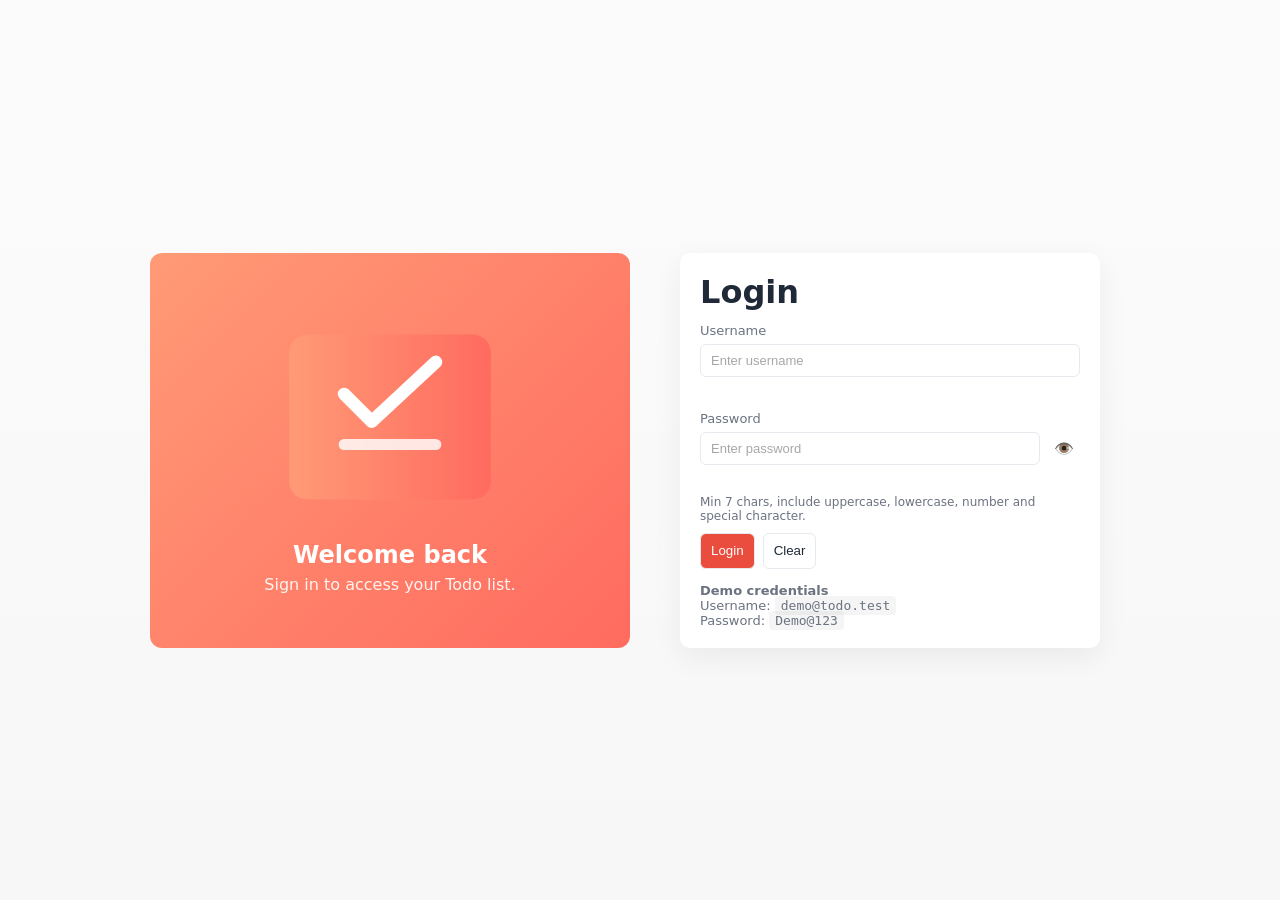
==== index.html @ bdc92ff3 "New change push" ====
<!doctype html>
<html lang="en">
<head>
  <meta charset="utf-8" />
  <meta name="viewport" content="width=device-width,initial-scale=1" />
  <title>Todo App</title>
  <link rel="stylesheet" href="style.css" />
</head>
<body>
  <div class="app">
    <header class="app-header">
      <h1>Todo List</h1>
      <div class="header-controls">
        <label class="theme-toggle" title="Toggle dark / light">
          <input id="themeToggle" type="checkbox" />
          <span class="slider"></span>
        </label>
        <div class="tabs">
          <button id="tabActive" class="tab active">Active</button>
          <button id="tabArchive" class="tab">Archive</button>
        </div>
        <button id="logoutBtn" class="btn" title="Logout">Logout</button>
      </div>
    </header>

    <main class="main">
      <aside class="sidebar">
        <form id="taskForm" class="task-form">
          <h2 id="formTitle">New Task</h2>
          <div class="field">
            <label>Title <span class="req">*</span></label>
            <input id="title" type="text" maxlength="100" required />
            <div class="error" id="errTitle"></div>
          </div>

          <div class="field">
            <label>Description</label>
            <textarea id="description" maxlength="1000" rows="3"></textarea>
            <div class="error" id="errDesc"></div>
          </div>

          <div class="field">
            <label>Due Date <span class="req">*</span></label>
            <input id="dueDate" type="datetime-local" required />
            <div class="error" id="errDue"></div>
          </div>

          <div class="field">
            <label>Status</label>
            <select id="status">
              <option value="TODO">TODO</option>
              <option value="In Progress">In Progress</option>
              <option value="Completed">Completed</option>
            </select>
          </div>

          <div class="form-actions">
            <button id="saveBtn" type="submit" class="btn primary">Add Task</button>
            <button id="resetBtn" type="button" class="btn">Reset</button>
          </div>
        </form>

        <div class="filters">
          <h3>Filters</h3>
          <div class="field">
            <label>Status</label>
            <select id="filterStatus">
              <option value="ALL">All</option>
              <option value="TODO">TODO</option>
              <option value="In Progress">In Progress</option>
              <option value="Completed">Completed</option>
            </select>
          </div>
          <div class="field">
            <label>Filter Date</label>
            <input id="filterDate" type="date" />
          </div>
          <!-- Group-by-date removed per design update -->
          <div class="field export">
            <label>Export</label>
            <select id="exportFormat">
              <option value="json">JSON</option>
              <option value="csv">CSV</option>
            </select>
            <button id="exportBtn" class="btn">Download</button>
          </div>
        </div>
      </aside>

      <section class="content">
        <div id="listContainer" class="list-container"></div>
        <div id="emptyState" class="empty">No tasks yet — add one from the left.</div>
      </section>
    </main>

    <footer class="app-footer">Built with HTML, CSS &amp; Vanilla JS • LocalStorage</footer>
  </div>

  <!-- Edit Panel (separate from creation form) -->
  <aside id="editPanel" class="edit-panel hidden" aria-hidden="true">
    <form id="editForm" class="task-form edit-form">
      <h2>Edit Task</h2>
      <div class="field">
        <label>Title <span class="req">*</span></label>
        <input id="editTitle" type="text" maxlength="100" required />
        <div class="error" id="errEditTitle"></div>
      </div>

      <div class="field">
        <label>Description</label>
        <textarea id="editDescription" maxlength="1000" rows="3"></textarea>
        <div class="error" id="errEditDesc"></div>
      </div>

      <div class="field">
        <label>Due Date <span class="req">*</span></label>
        <input id="editDueDate" type="datetime-local" required />
        <div class="error" id="errEditDue"></div>
      </div>

      <div class="field">
        <label>Created Date</label>
        <input id="editCreatedAt" type="datetime-local" />
      </div>

      <div class="field">
        <label>Status</label>
        <select id="editStatus">
          <option value="TODO">TODO</option>
          <option value="In Progress">In Progress</option>
          <option value="Completed">Completed</option>
        </select>
      </div>/

      <div class="form-actions">
        <button id="editSaveBtn" type="submit" class="btn primary">Save</button>
        <button id="editDiscardBtn" type="button" class="btn">Discard</button>
      </div>
    </form>
  </aside>
  <script src="script.js"></script>
  <div id="toastContainer" class="toast-container" aria-live="polite"></div>
</body>
</html>
---- style.css ----
:root{
  --bg: #f7f7f8;
  --card: #ffffff;
  --text: #1f2937;
  --muted: #6b7280;
  --accent: #ea4c3d; /* Todoist red */
  --danger: #dc2626;
  --success: #16a34a;
  --input-border: #e6e9ee;
  --input-bg: rgba(255,255,255,0.96);
}

[data-theme="dark"]{
  --bg: #07121a;
  --card: #071826;
  --text: #e6eef8;
  --muted: #9aa6b2;
  --accent: #ff6b5f;
  --input-border: #123041;
  --input-bg: rgba(255,255,255,0.02);
}

*{box-sizing:border-box}
body{margin:0;font-family:Inter,ui-sans-serif,system-ui,Segoe UI,Roboto,'Helvetica Neue',Arial;background:var(--bg);color:var(--text);-webkit-font-smoothing:antialiased}
.app{max-width:1180px;margin:18px auto;display:flex;flex-direction:column;min-height:84vh;border-radius:8px;background:transparent}
.app-header{display:flex;justify-content:space-between;align-items:center;padding:12px 20px;border-bottom:1px solid var(--input-border);background:transparent}
.header-controls{display:flex;align-items:center;gap:12px}
.tabs .tab{background:transparent;border:0;padding:8px 12px;border-radius:8px;color:var(--muted);cursor:pointer;font-weight:600;font-size:13px}
.tabs .tab.active{background:rgba(234,76,61,0.06);color:var(--accent)}

.main{display:grid;grid-template-columns:260px 1fr;gap:18px;padding:10px 20px 24px}
.sidebar{background:transparent;padding-right:6px}
.content{background:transparent}

.task-form{background:var(--card);padding:14px;border-radius:8px;box-shadow:0 6px 18px rgba(2,6,23,0.04)}
.task-form h2{margin:0 0 10px;font-size:15px}
.field{margin-bottom:10px}
.field label{display:block;font-size:13px;color:var(--muted);margin-bottom:6px}
.field input,.field textarea,.field select{width:100%;padding:8px 10px;border-radius:6px;border:1px solid var(--input-border);background:var(--input-bg);color:var(--text);font-size:13px}
.field textarea{resize:vertical}
.form-actions{display:flex;gap:8px}
.btn{padding:8px 10px;border-radius:6px;border:1px solid var(--input-border);background:var(--input-bg);color:var(--text);cursor:pointer}
.btn.primary{background:var(--accent);color:#fff}

/* Ensure buttons are visible in dark theme */
[data-theme="dark"] .btn{background:rgba(255,255,255,0.04);border:1px solid rgba(255,255,255,0.06);color:var(--text)}

/* Export control layout - prevent overlap of select + button */
.field.export{display:flex;align-items:center;gap:8px}
.field.export > select{width:calc(100% - 110px)}
.field.export > button{width:110px}
.filters{margin-top:16px}
.list-container{display:flex;flex-direction:column;gap:12px}
.group{background:transparent}
.group h3{margin:0 0 8px;padding:6px 8px;color:var(--muted)}
.task-card{background:var(--card);padding:12px;border-radius:8px;display:flex;justify-content:space-between;align-items:flex-start;gap:12px;box-shadow:0 4px 14px rgba(2,6,23,0.06);transform-origin:top;transition:all .18s ease}
.task-card.enter{animation:pop .16s ease}
.task-card .left{flex:1}
.task-card h4{margin:0 0 6px;font-size:15px;word-break:break-word}
.task-card p{margin:0 0 6px;color:var(--muted);font-size:13px;word-break:break-word}
.meta{font-size:12px;color:var(--muted)}
.actions{display:flex;gap:6px;flex-wrap:wrap}
.icon-btn{background:transparent;border:0;padding:6px;border-radius:6px;cursor:pointer;color:var(--muted);font-weight:600}
.archived{opacity:.6}
.completed{border-left:4px solid var(--success);} 
.req{color:var(--danger)}
.error{color:var(--danger);font-size:12px;height:16px}
.empty{padding:36px;text-align:center;color:var(--muted)}

/* empty placeholder used when filters produce no matches */
.empty .placeholder{display:flex;flex-direction:column;align-items:center;gap:10px;color:var(--muted)}
.empty .placeholder svg{opacity:0.9;color:var(--muted)}
.empty .placeholder div{font-size:14px}

/* improve mobile touch targets */
.btn, .icon-btn{min-height:36px}

/* ensure readable placeholders */
.field input::placeholder, .field textarea::placeholder{color:rgba(0,0,0,0.35)}
[data-theme="dark"] .field input::placeholder, [data-theme="dark"] .field textarea::placeholder{color:rgba(255,255,255,0.35)}
.app-footer{text-align:center;padding:12px;color:var(--muted);font-size:13px}

/* theme toggle */
.theme-toggle{position:relative;display:inline-block;width:44px;height:24px}
.theme-toggle input{display:none}
.theme-toggle .slider{position:absolute;cursor:pointer;top:0;left:0;right:0;bottom:0;background:#cbd5e1;border-radius:24px}
.theme-toggle .slider:after{content:'';position:absolute;height:18px;width:18px;border-radius:50%;left:3px;top:3px;background:white;transition:transform .2s}
.theme-toggle input:checked + .slider{background:var(--accent)}
.theme-toggle input:checked + .slider:after{transform:translateX(20px)}

@keyframes pop{0%{transform:scale(.98);opacity:0}100%{transform:scale(1);opacity:1}}

/* responsive */
@media (max-width:900px){
  .main{grid-template-columns:1fr;}
  .sidebar{order:2}
  .content{order:1}
}

/* Edit panel (slide-over) */
.edit-panel{position:fixed;right:20px;top:72px;width:360px;max-width:92vw;height:calc(100vh - 140px);background:var(--card);box-shadow:0 18px 50px rgba(2,6,23,0.22);border-radius:12px;padding:12px;z-index:60;overflow:auto;transition:transform .22s ease,opacity .18s ease}
.edit-panel.hidden{transform:translateX(10px) scale(.995);opacity:0;pointer-events:none}
.edit-panel:not(.hidden){transform:translateX(0);opacity:1;pointer-events:auto}
.edit-form h2{margin-top:0}

@media (max-width:900px){
  .edit-panel{right:8px;left:8px;top:70px;width:auto;height:auto;max-height:70vh}
}

/* Login page styles */
.login-page{min-height:100vh;display:flex;align-items:center;justify-content:center;padding:20px;background:linear-gradient(180deg,rgba(255,255,255,0.6),transparent)}
.login-container{width:100%;max-width:980px;display:grid;grid-template-columns:1fr 1fr;background:transparent;gap:20px;align-items:stretch}
.visual{display:flex;align-items:center;justify-content:center;background:linear-gradient(135deg,#ff9a76,#ff6b5f);border-radius:12px;padding:28px;color:#fff}
.visual-inner{text-align:center}
.visual-inner svg{display:block;margin:0 auto 14px}
.visual-inner h2{margin:0 0 6px}
.visual-inner p{margin:0;color:rgba(255,255,255,0.9)}
.form-wrap{display:flex;align-items:center;justify-content:center}
.login-form{width:100%;max-width:420px;background:var(--card);padding:20px;border-radius:10px;box-shadow:0 10px 30px rgba(2,6,23,0.06)}
.login-form h1{margin:0 0 12px}
.pw-wrap{display:flex;align-items:center;gap:8px}
.pw-wrap input{flex:1}
.eye{background:transparent;border:0;cursor:pointer;font-size:16px;padding:6px}
.pw-help{font-size:12px;color:var(--muted);margin-top:6px}
.demo-creds{margin-top:14px;font-size:13px;color:var(--muted)}
.demo-creds .mono{font-family:monospace;background:rgba(0,0,0,0.04);padding:2px 6px;border-radius:4px}
.login-form .error{height:18px;margin-top:6px}

/* Button hover: slightly darker accent */
.btn.primary:hover{background:#d94936}
.btn:hover{filter:brightness(.96)}

@media (max-width:900px){
  .login-container{grid-template-columns:1fr;gap:12px}
  .visual{padding:20px}
  .field.export > select, .field.export > button{width:100%}
}

/* Toast notifications */
.toast-container{position:fixed;right:20px;bottom:20px;display:flex;flex-direction:column;gap:10px;z-index:2000}
.toast{min-width:220px;max-width:380px;padding:10px 14px;border-radius:10px;color:#fff;box-shadow:0 8px 30px rgba(2,6,23,0.22);display:flex;align-items:center;gap:10px;font-weight:600;animation:toastIn .14s ease}
.toast.success{background:var(--success)}
.toast.error{background:var(--danger)}
.toast.info{background:var(--accent)}
.toast.hide{opacity:0;transform:translateY(8px);transition:all .18s ease}
@keyframes toastIn{0%{transform:translateY(8px);opacity:0}100%{transform:translateY(0);opacity:1}}
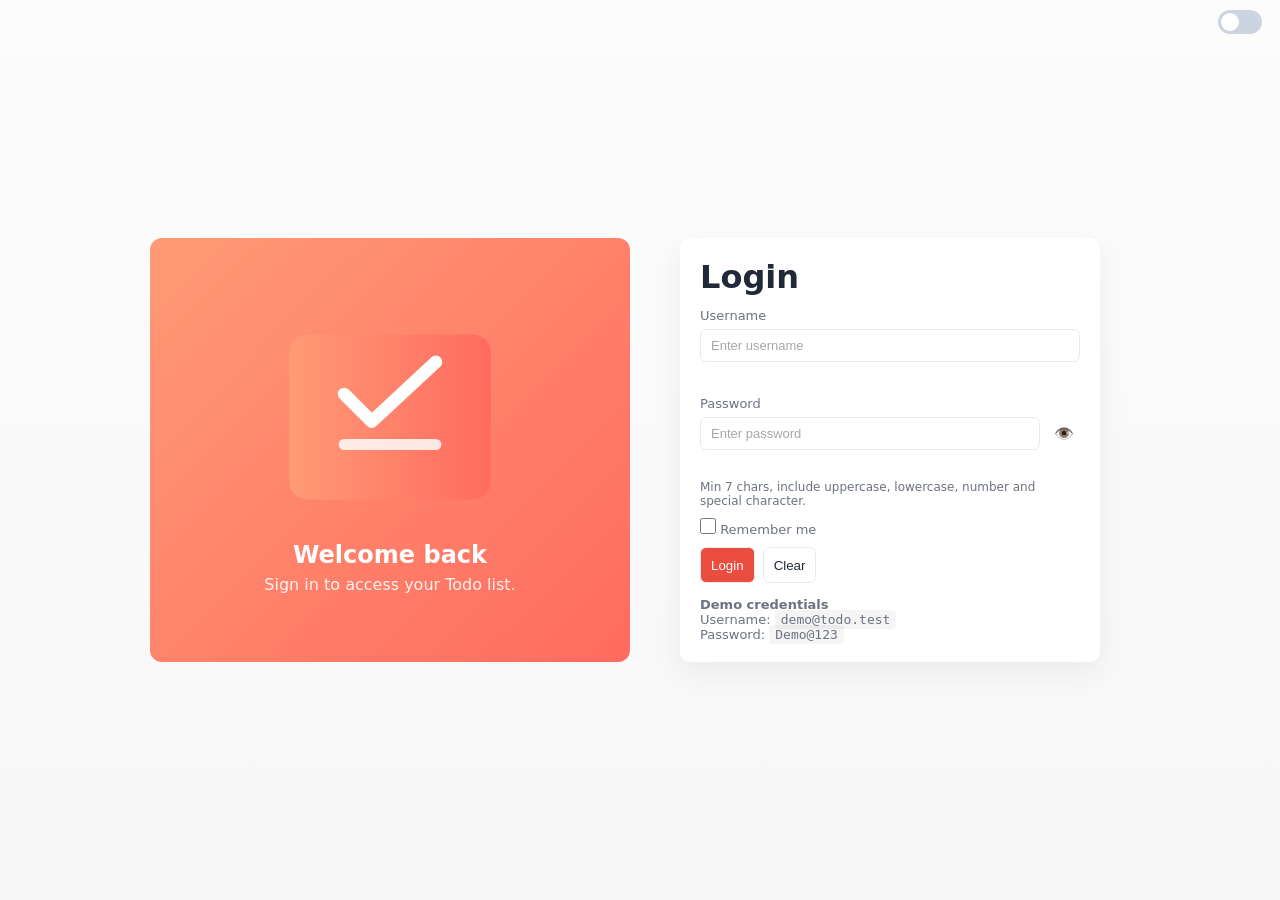
==== commit 34fb4b1a: "Added confirmation dialogBox on Delete and Archive" ====
--- a/index.html
+++ b/index.html
@@ -140,5 +140,18 @@
   </aside>
   <script src="script.js"></script>
   <div id="toastContainer" class="toast-container" aria-live="polite"></div>
+
+  <!-- Themed confirmation dialog (used for delete / archive confirmations) -->
+  <div id="confirmDialog" class="confirm-dialog hidden" aria-hidden="true" role="dialog" aria-modal="true">
+    <div class="confirm-backdrop" id="confirmBackdrop"></div>
+    <div class="confirm-panel" role="document" aria-labelledby="confirmTitle">
+      <h3 id="confirmTitle">Confirm</h3>
+      <p id="confirmMessage">Are you sure?</p>
+      <div class="confirm-actions">
+        <button id="confirmCancel" class="btn">Cancel</button>
+        <button id="confirmOk" class="btn primary">Confirm</button>
+      </div>
+    </div>
+  </div>
 </body>
 </html>
--- a/style.css
+++ b/style.css
@@ -121,6 +121,12 @@
 .pw-wrap{display:flex;align-items:center;gap:8px}
 .pw-wrap input{flex:1}
 .eye{background:transparent;border:0;cursor:pointer;font-size:16px;padding:6px}
+
+/* Remember-me checkbox and label styling */
+.remember{margin-top:8px}
+.remember-label{display:inline-flex;align-items:center;gap:8px;font-size:14px;color:var(--text);cursor:pointer}
+.remember-label input[type="checkbox"]{width:16px;height:16px;margin:0;padding:0;accent-color:var(--accent)}
+[data-theme="dark"] .remember-label{color:var(--text)}
 .pw-help{font-size:12px;color:var(--muted);margin-top:6px}
 .demo-creds{margin-top:14px;font-size:13px;color:var(--muted)}
 .demo-creds .mono{font-family:monospace;background:rgba(0,0,0,0.04);padding:2px 6px;border-radius:4px}
@@ -136,6 +142,11 @@
   .field.export > select, .field.export > button{width:100%}
 }
 
+/* Dark-theme tweaks for login visibility */
+[data-theme="dark"] .visual{background:linear-gradient(135deg,#0b2b3a,#0f3b4a)}
+[data-theme="dark"] .demo-creds .mono{background:rgba(255,255,255,0.06);color:var(--text)}
+.eye{color:var(--text)}
+
 /* Toast notifications */
 .toast-container{position:fixed;right:20px;bottom:20px;display:flex;flex-direction:column;gap:10px;z-index:2000}
 .toast{min-width:220px;max-width:380px;padding:10px 14px;border-radius:10px;color:#fff;box-shadow:0 8px 30px rgba(2,6,23,0.22);display:flex;align-items:center;gap:10px;font-weight:600;animation:toastIn .14s ease}
@@ -145,3 +156,17 @@
 .toast.hide{opacity:0;transform:translateY(8px);transition:all .18s ease}
 @keyframes toastIn{0%{transform:translateY(8px);opacity:0}100%{transform:translateY(0);opacity:1}}
 
+/* Confirmation dialog */
+.confirm-dialog{position:fixed;inset:0;display:flex;align-items:center;justify-content:center;z-index:2200}
+.confirm-dialog.hidden{display:none}
+.confirm-backdrop{position:absolute;inset:0;background:rgba(2,6,23,0.45);backdrop-filter:blur(2px)}
+.confirm-panel{position:relative;z-index:2;background:var(--card);color:var(--text);padding:18px;border-radius:10px;max-width:420px;width:92%;box-shadow:0 18px 40px rgba(2,6,23,0.24);border:1px solid var(--input-border)}
+.confirm-panel h3{margin:0 0 8px;font-size:16px}
+.confirm-panel p{margin:0 0 14px;color:var(--muted)}
+.confirm-actions{display:flex;justify-content:flex-end;gap:8px}
+.confirm-actions .btn{min-width:90px}
+
+/* Dark theme adjustments */
+[data-theme="dark"] .confirm-backdrop{background:rgba(0,0,0,0.6)}
+[data-theme="dark"] .confirm-panel{box-shadow:0 18px 40px rgba(0,0,0,0.6);border:1px solid rgba(255,255,255,0.04)}
+
